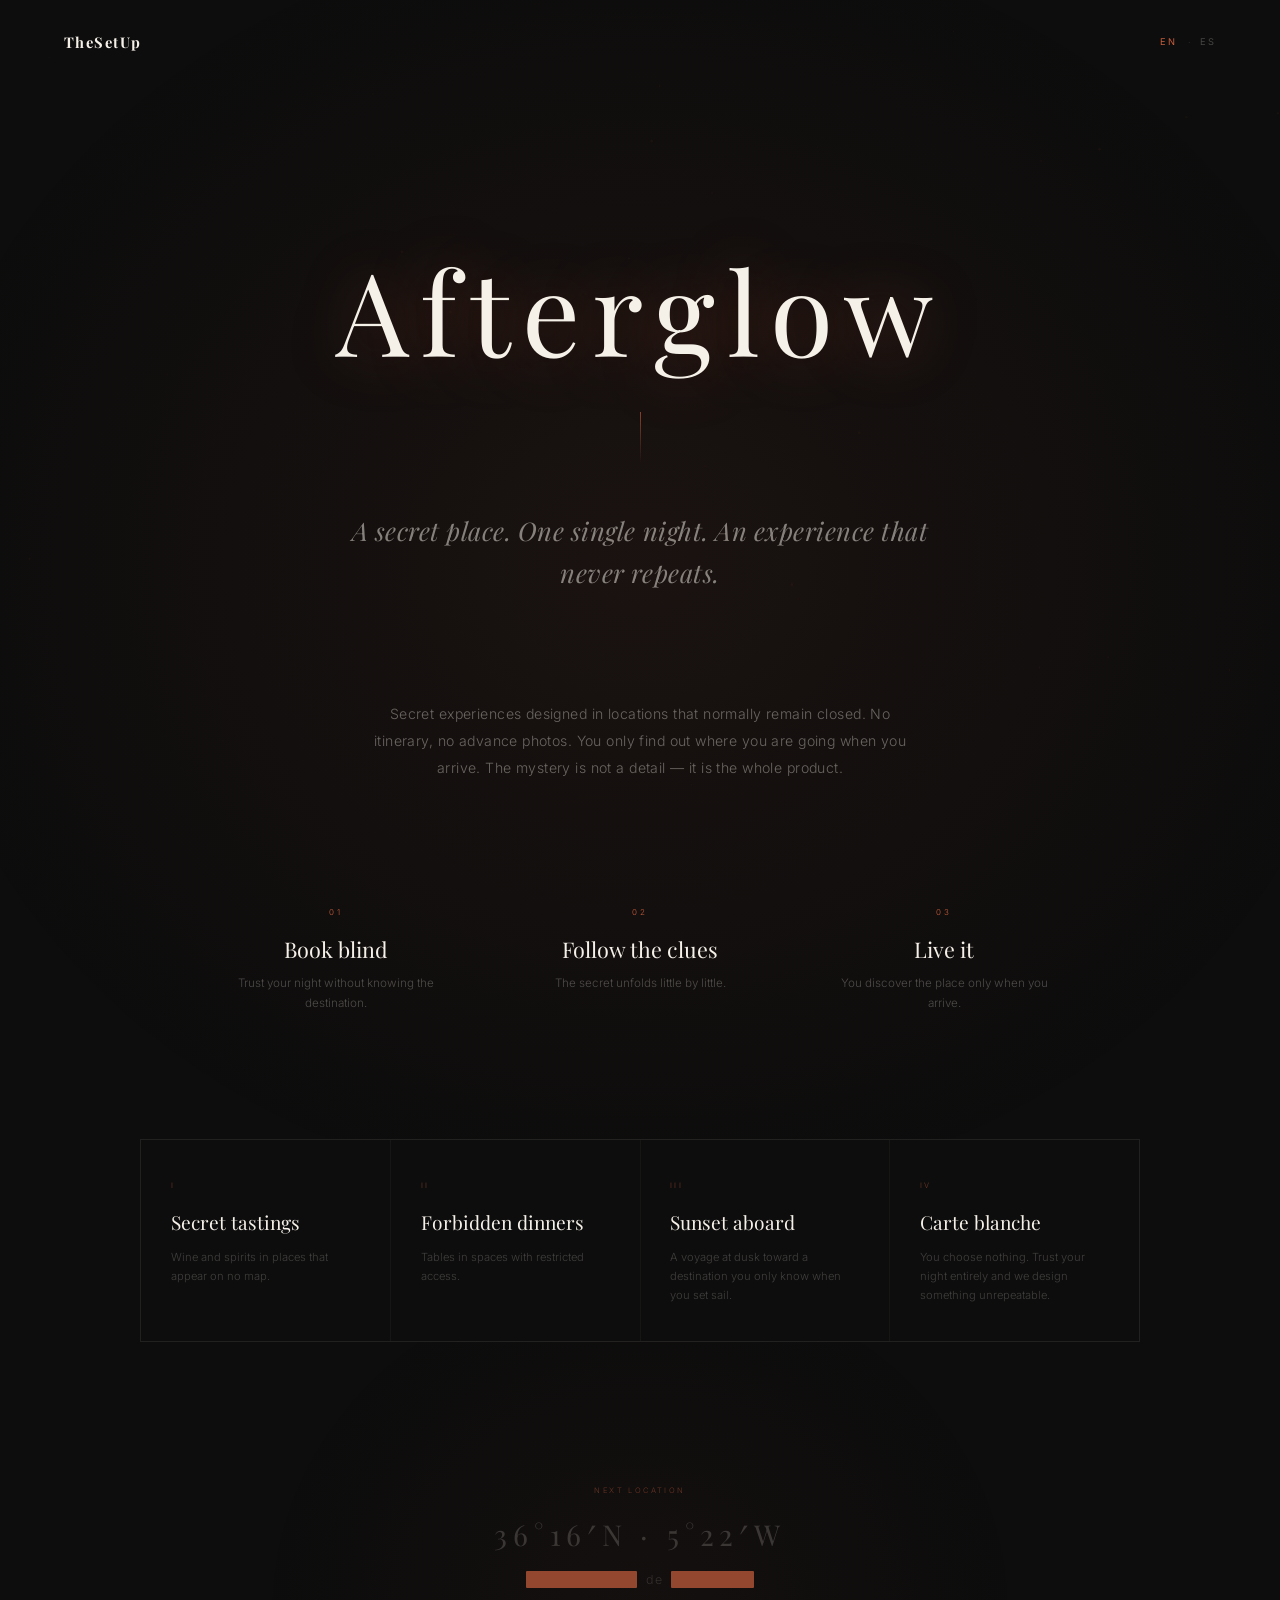
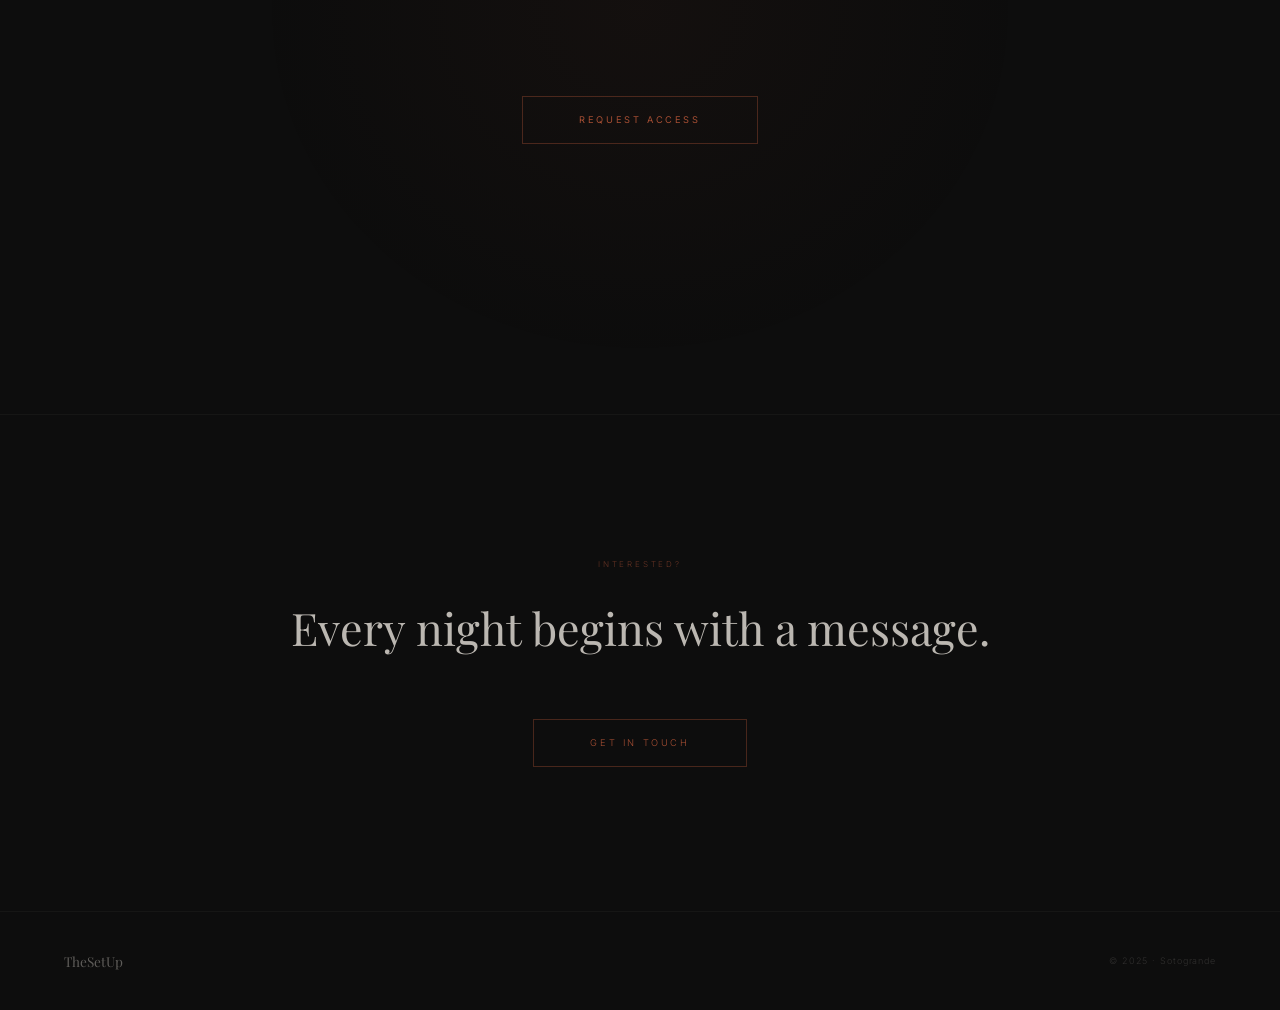
==== afterglow.html @ d4562718 "reestructurar web en paginas separadas" ====
<!DOCTYPE html>
<html lang="en">
<head>
  <meta charset="UTF-8">
  <meta name="viewport" content="width=device-width, initial-scale=1.0">
  <title>Afterglow · TheSetUp</title>
  <meta name="description" content="Afterglow — experiencias secretas en Sotogrande. TheSetUp.">
  <link rel="preconnect" href="https://fonts.googleapis.com">
  <link rel="preconnect" href="https://fonts.gstatic.com" crossorigin>
  <link href="https://fonts.googleapis.com/css2?family=Playfair+Display:ital,wght@0,400;0,700;0,900;1,400;1,700&family=Inter:wght@300;400&display=swap" rel="stylesheet">
  <link rel="stylesheet" href="styles.css">

  <style>
    /* ── AFTERGLOW PAGE ───────────────────────────────── */
    #afterglow {
      position: relative;
      padding: 28vh 5vw 30vh;
      overflow: hidden;
      text-align: center;
      isolation: isolate;
    }

    #afterglow::before {
      content: '';
      position: absolute;
      inset: 0;
      background:
        radial-gradient(ellipse 90% 50% at 50% 28%, rgba(199,93,60,.07), transparent 65%),
        radial-gradient(ellipse 55% 32% at 50% 80%, rgba(199,93,60,.04), transparent 55%);
      pointer-events: none;
      z-index: -1;
    }

    .ag-title {
      font-family: 'Playfair Display', serif;
      font-size: clamp(3.5rem, 9vw, 11rem);
      font-weight: 400;
      letter-spacing: .1em;
      line-height: 1;
      text-shadow:
        0 0 60px rgba(199,93,60,.38),
        0 0 120px rgba(199,93,60,.12);
    }

    .ag-rule {
      width: 1px;
      height: 52px;
      background: linear-gradient(to bottom, rgba(199,93,60,.65), transparent);
      margin: 2.8rem auto;
    }

    .ag-tagline {
      font-family: 'Playfair Display', serif;
      font-size: clamp(1rem, 2.2vw, 1.6rem);
      font-weight: 400;
      font-style: italic;
      color: rgba(245,240,232,.5);
      line-height: 1.65;
      max-width: 600px;
      margin: 0 auto;
      letter-spacing: .02em;
    }

    .ag-concept {
      max-width: 540px;
      margin: 12vh auto 0;
    }

    .ag-concept p {
      font-size: .88rem;
      color: rgba(245,240,232,.38);
      line-height: 1.9;
      letter-spacing: .03em;
    }

    .ag-steps {
      display: flex;
      justify-content: center;
      gap: clamp(2rem, 5vw, 5rem);
      margin: 14vh auto 0;
      max-width: 860px;
    }

    .ag-step { flex: 1; min-width: 170px; max-width: 240px; }

    .ag-step-n {
      display: block;
      font-size: .5rem;
      letter-spacing: .35em;
      color: var(--tc);
      margin-bottom: 1.1rem;
    }

    .ag-step-h {
      font-family: 'Playfair Display', serif;
      font-size: clamp(1.05rem, 1.8vw, 1.35rem);
      font-weight: 400;
      color: var(--fg);
      margin-bottom: .7rem;
    }

    .ag-step-note {
      font-size: .73rem;
      color: rgba(245,240,232,.27);
      line-height: 1.65;
    }

    .ag-modalities {
      display: grid;
      grid-template-columns: repeat(4, 1fr);
      gap: 1px;
      max-width: 1000px;
      margin: 14vh auto 0;
      background: rgba(245,240,232,.04);
      border: 1px solid rgba(245,240,232,.05);
    }

    .ag-card {
      background: var(--bg);
      padding: 2.5rem 1.8rem 2.2rem;
      cursor: pointer;
      text-align: left;
      border: 1px solid transparent;
      outline: none;
      transition: border-color .45s ease, box-shadow .45s ease, background .45s ease;
      position: relative;
    }

    .ag-card:hover,
    .ag-card:focus-visible {
      background: rgba(199,93,60,.025);
      border-color: rgba(199,93,60,.4);
      box-shadow: 0 0 28px rgba(199,93,60,.09), inset 0 0 20px rgba(199,93,60,.04);
      z-index: 1;
    }

    .ag-card.ag-selected {
      background: rgba(199,93,60,.04);
      border-color: var(--tc);
      box-shadow: 0 0 40px rgba(199,93,60,.16), inset 0 0 26px rgba(199,93,60,.06);
      z-index: 2;
    }

    .ag-card-n {
      display: block;
      font-size: .47rem;
      letter-spacing: .28em;
      color: rgba(199,93,60,.55);
      margin-bottom: 1.3rem;
    }

    .ag-card-h {
      font-family: 'Playfair Display', serif;
      font-size: clamp(.95rem, 1.5vw, 1.2rem);
      font-weight: 400;
      color: var(--fg);
      line-height: 1.2;
      margin-bottom: .9rem;
    }

    .ag-card-desc {
      font-size: .7rem;
      color: rgba(245,240,232,.22);
      line-height: 1.7;
      transition: color .35s ease;
    }

    .ag-card:hover .ag-card-desc,
    .ag-card.ag-selected .ag-card-desc { color: rgba(245,240,232,.44); }

    .ag-secret {
      margin: 16vh auto 0;
      max-width: 480px;
    }

    .ag-secret-label {
      font-size: .47rem;
      letter-spacing: .32em;
      text-transform: uppercase;
      color: rgba(199,93,60,.48);
      margin-bottom: 1.25rem;
    }

    .ag-coords {
      font-family: 'Playfair Display', serif;
      font-size: clamp(1.1rem, 2.5vw, 1.8rem);
      font-weight: 400;
      letter-spacing: .2em;
      color: rgba(245,240,232,.18);
      margin-bottom: 1.1rem;
    }

    .ag-redact-line {
      display: flex;
      justify-content: center;
      align-items: center;
      gap: .55rem;
      flex-wrap: wrap;
      font-size: .78rem;
      color: rgba(245,240,232,.14);
      letter-spacing: .06em;
    }

    .ag-redact {
      display: inline-block;
      background: rgba(199,93,60,.72);
      color: transparent;
      border-radius: 1px;
      padding: .08em .22em;
      user-select: none;
    }

    .ag-cta { margin-top: 12vh; }

    .ag-btn {
      background: none;
      border: 1px solid rgba(199,93,60,.32);
      color: rgba(199,93,60,.82);
      font-family: 'Inter', sans-serif;
      font-size: .58rem;
      font-weight: 400;
      letter-spacing: .28em;
      text-transform: uppercase;
      padding: 1.1rem 3.5rem;
      cursor: pointer;
      transition: border-color .35s ease, color .35s ease, box-shadow .35s ease;
    }

    .ag-btn:hover {
      border-color: rgba(199,93,60,.72);
      color: var(--fg);
      box-shadow: 0 0 22px rgba(199,93,60,.14);
    }

    .ag-btn:focus-visible {
      outline: 1px solid rgba(199,93,60,.5);
      outline-offset: 6px;
    }

    /* Afterglow reveal animations */
    .ag-rv {
      opacity: 0;
      transform: translateY(16px);
      transition: opacity 1.4s ease, transform 1.4s ease;
    }
    .ag-rv.on { opacity: 1; transform: translateY(0); }
    .ag-rv.d1 { transition-delay: .15s; }
    .ag-rv.d2 { transition-delay: .32s; }
    .ag-rv.d3 { transition-delay: .5s; }
    .ag-rv.d4 { transition-delay: .68s; }

    .ag-entry-rv {
      opacity: 0;
      transform: scale(.985);
      filter: blur(6px);
      transition: opacity 2.2s ease, transform 2.2s ease, filter 2s ease;
    }
    .ag-entry-rv.on { opacity: 1; transform: scale(1); filter: blur(0); }

    @media (max-width: 900px) {
      .ag-modalities { grid-template-columns: repeat(2, 1fr); }
    }

    @media (max-width: 640px) {
      #afterglow { padding: 20vh 5vw 22vh; }
      .ag-modalities { grid-template-columns: 1fr; max-width: 100%; }
      .ag-steps { flex-direction: column; align-items: center; gap: 3.5rem; }
      .ag-step { min-width: 0; max-width: 340px; width: 100%; }
    }
  </style>
</head>
<body>

<canvas id="cvs" aria-hidden="true"></canvas>

<!-- ── HEADER ──────────────────────────────────────────── -->
<header>
  <a href="index.html" class="wordmark" style="opacity:1" aria-label="TheSetUp — volver al inicio">TheSetUp</a>
  <nav class="lang" aria-label="Language / Idioma">
    <button class="lang-btn on" data-lang="en" aria-label="Switch to English" aria-pressed="true">EN</button>
    <span class="lang-sep" aria-hidden="true">·</span>
    <button class="lang-btn" data-lang="es" aria-label="Cambiar a español" aria-pressed="false">ES</button>
  </nav>
</header>

<!-- ── AFTERGLOW ────────────────────────────────────────── -->
<section id="afterglow" aria-label="Afterglow">

  <!-- 1 · Entrada -->
  <div class="ag-entry-rv" id="ag-entry">
    <h1 class="ag-title">Afterglow</h1>
    <div class="ag-rule" aria-hidden="true"></div>
    <p class="ag-tagline"
       data-en="A secret place. One single night. An experience that never repeats."
       data-es="Un lugar secreto. Una sola noche. Una experiencia que no se repite.">A secret place. One single night. An experience that never repeats.</p>
  </div>

  <!-- 2 · Concepto -->
  <div class="ag-concept ag-rv d1">
    <p data-en="Secret experiences designed in locations that normally remain closed. No itinerary, no advance photos. You only find out where you are going when you arrive. The mystery is not a detail — it is the whole product."
       data-es="Experiencias diseñadas en secreto, en lugares que normalmente permanecen cerrados. Sin itinerario, sin fotos previas. Solo sabes adónde vas cuando llegas. El misterio no es un detalle — es el producto.">Secret experiences designed in locations that normally remain closed. No itinerary, no advance photos. You only find out where you are going when you arrive. The mystery is not a detail — it is the whole product.</p>
  </div>

  <!-- 3 · Cómo funciona -->
  <div class="ag-steps">
    <div class="ag-step ag-rv d1">
      <span class="ag-step-n" aria-hidden="true">01</span>
      <h2 class="ag-step-h" data-en="Book blind" data-es="Reservas a ciegas">Book blind</h2>
      <p class="ag-step-note"
         data-en="Trust your night without knowing the destination."
         data-es="Confías tu noche sin saber el destino.">Trust your night without knowing the destination.</p>
    </div>
    <div class="ag-step ag-rv d2">
      <span class="ag-step-n" aria-hidden="true">02</span>
      <h2 class="ag-step-h" data-en="Follow the clues" data-es="Recibes pistas">Follow the clues</h2>
      <p class="ag-step-note"
         data-en="The secret unfolds little by little."
         data-es="El secreto se desvela poco a poco.">The secret unfolds little by little.</p>
    </div>
    <div class="ag-step ag-rv d3">
      <span class="ag-step-n" aria-hidden="true">03</span>
      <h2 class="ag-step-h" data-en="Live it" data-es="Lo vives">Live it</h2>
      <p class="ag-step-note"
         data-en="You discover the place only when you arrive."
         data-es="Descubres el lugar solo al llegar.">You discover the place only when you arrive.</p>
    </div>
  </div>

  <!-- 4 · Modalidades -->
  <div class="ag-modalities ag-rv d2" role="group" aria-label="Afterglow modalities">
    <article class="ag-card" tabindex="0"
             data-modality-en="Secret tastings" data-modality-es="Catas secretas">
      <span class="ag-card-n" aria-hidden="true">I</span>
      <h3 class="ag-card-h" data-en="Secret tastings" data-es="Catas secretas">Secret tastings</h3>
      <p class="ag-card-desc"
         data-en="Wine and spirits in places that appear on no map."
         data-es="Vino y destilados en lugares que no aparecen en ningún mapa.">Wine and spirits in places that appear on no map.</p>
    </article>
    <article class="ag-card" tabindex="0"
             data-modality-en="Forbidden dinners" data-modality-es="Cenas prohibidas">
      <span class="ag-card-n" aria-hidden="true">II</span>
      <h3 class="ag-card-h" data-en="Forbidden dinners" data-es="Cenas prohibidas">Forbidden dinners</h3>
      <p class="ag-card-desc"
         data-en="Tables in spaces with restricted access."
         data-es="Mesas en espacios de acceso restringido.">Tables in spaces with restricted access.</p>
    </article>
    <article class="ag-card" tabindex="0"
             data-modality-en="Sunset aboard" data-modality-es="Sunset a bordo">
      <span class="ag-card-n" aria-hidden="true">III</span>
      <h3 class="ag-card-h" data-en="Sunset aboard" data-es="Sunset a bordo">Sunset aboard</h3>
      <p class="ag-card-desc"
         data-en="A voyage at dusk toward a destination you only know when you set sail."
         data-es="Una travesía al atardecer hacia un destino que solo conoces al zarpar.">A voyage at dusk toward a destination you only know when you set sail.</p>
    </article>
    <article class="ag-card" tabindex="0"
             data-modality-en="Carte blanche" data-modality-es="Carta blanca">
      <span class="ag-card-n" aria-hidden="true">IV</span>
      <h3 class="ag-card-h" data-en="Carte blanche" data-es="Carta blanca">Carte blanche</h3>
      <p class="ag-card-desc"
         data-en="You choose nothing. Trust your night entirely and we design something unrepeatable."
         data-es="No eliges formato; confías tu noche por completo y diseñamos algo irrepetible.">You choose nothing. Trust your night entirely and we design something unrepeatable.</p>
    </article>
  </div>

  <!-- 5 · Localización censurada -->
  <div class="ag-secret ag-rv d3">
    <p class="ag-secret-label"
       data-en="Next location"
       data-es="Próxima localización">Next location</p>
    <p class="ag-coords" aria-label="Hidden coordinates">36°16′N · 5°22′W</p>
    <p class="ag-redact-line" aria-hidden="true">
      <span class="ag-redact">███████████</span>
      <span>de</span>
      <span class="ag-redact">████████</span>
    </p>
  </div>

  <!-- 6 · CTA -->
  <div class="ag-cta ag-rv d4">
    <button class="ag-btn" id="ag-access-btn"
            data-en="Request access"
            data-es="Solicita acceso">Request access</button>
  </div>

</section>

<!-- ── CONTACT CTA ──────────────────────────────────────── -->
<section class="contact-cta" aria-label="Contacto">
  <span class="cta-eyebrow"
        data-en="Interested?"
        data-es="¿Interesado?">Interested?</span>
  <p class="cta-h rv"
     data-en="Every night begins with a message."
     data-es="Cada noche empieza con un mensaje.">Every night begins with a message.</p>
  <a href="index.html#contact" class="cta-btn rv d1"
     data-en="Get in touch"
     data-es="Escríbenos">Get in touch</a>
</section>

<!-- ── FOOTER ──────────────────────────────────────────── -->
<footer>
  <a href="index.html" class="ft-w" style="text-decoration:none">TheSetUp</a>
  <span class="ft-c">© 2025 · Sotogrande</span>
</footer>


<script>
'use strict';

/* ══ LANGUAGE ══════════════════════════════════════════ */
const LANGS = ['en', 'es'];
let lang = localStorage.getItem('tsu-lang') || 'en';
if (!LANGS.includes(lang)) lang = 'en';

function applyLang(l) {
  lang = l;
  document.documentElement.lang = l;
  localStorage.setItem('tsu-lang', l);
  document.querySelectorAll('[data-en]').forEach(el => { el.textContent = el.dataset[l]; });
  document.querySelectorAll('.lang-btn').forEach(btn => {
    const active = btn.dataset.lang === l;
    btn.classList.toggle('on', active);
    btn.setAttribute('aria-pressed', active.toString());
  });
}

applyLang(lang);
document.querySelectorAll('.lang-btn').forEach(btn => {
  btn.addEventListener('click', () => applyLang(btn.dataset.lang));
});

/* ══ PARTICLES ══════════════════════════════════════════ */
(function particles() {
  if (window.matchMedia('(prefers-reduced-motion: reduce)').matches) return;
  const cvs = document.getElementById('cvs');
  const ctx = cvs.getContext('2d');
  const mob = window.innerWidth < 640;
  const N   = mob ? 20 : 55;
  const CD  = 100;
  let W, H, sp = 0, pmx = null, pmy = null;
  const pts = [];

  function resize() { W = cvs.width = window.innerWidth; H = cvs.height = window.innerHeight; }
  resize();
  window.addEventListener('resize', resize, { passive: true });
  document.addEventListener('mousemove', e => { pmx = e.clientX; pmy = e.clientY; }, { passive: true });

  for (let i = 0; i < N; i++) {
    const vx = (Math.random() - .5) * .22, vy = (Math.random() - .5) * .22;
    pts.push({ x: Math.random()*W, y: Math.random()*H, r: Math.random()*1.3+.3,
               vx, vy, bvx: vx, bvy: vy, maxA: Math.random()*.35+.05, a: 0 });
  }

  function frame() {
    ctx.clearRect(0, 0, W, H);
    for (const p of pts) {
      if (pmx !== null) {
        const dx = pmx-p.x, dy = pmy-p.y, d2 = dx*dx+dy*dy;
        if (d2 < 12100) { const f=(1-Math.sqrt(d2)/110)*.0032; p.vx-=dx*f; p.vy-=dy*f; }
      }
      p.vx += (p.bvx-p.vx)*.04; p.vy += (p.bvy-p.vy)*.04;
      p.x += p.vx; p.y += p.vy;
      if (p.x < 0) p.x = W; else if (p.x > W) p.x = 0;
      if (p.y < 0) p.y = H; else if (p.y > H) p.y = 0;
      const tgt = p.maxA * Math.max(.08, sp * 1.6);
      p.a += (Math.min(tgt, p.maxA) - p.a) * .02;
      ctx.beginPath(); ctx.arc(p.x, p.y, p.r, 0, 6.2832);
      ctx.fillStyle = `rgba(199,93,60,${p.a})`; ctx.fill();
    }
    if (!mob) {
      for (let i = 0; i < pts.length; i++) for (let j = i+1; j < pts.length; j++) {
        const dx=pts[i].x-pts[j].x, dy=pts[i].y-pts[j].y, d=Math.sqrt(dx*dx+dy*dy);
        if (d < CD) {
          const a = (1-d/CD)*.07*sp;
          if (a < .003) continue;
          ctx.beginPath(); ctx.moveTo(pts[i].x, pts[i].y); ctx.lineTo(pts[j].x, pts[j].y);
          ctx.strokeStyle = `rgba(199,93,60,${a})`; ctx.lineWidth = .4; ctx.stroke();
        }
      }
    }
    requestAnimationFrame(frame);
  }
  frame();
  window._pScroll = v => { sp = v; };
})();

/* ══ SCROLL ════════════════════════════════════════════ */
let raf = false;
function onScroll() {
  if (raf) return; raf = true;
  requestAnimationFrame(() => {
    const maxH = document.documentElement.scrollHeight - window.innerHeight;
    const prog = maxH > 0 ? Math.min(window.scrollY / maxH, 1) : 0;
    document.documentElement.style.setProperty('--s', prog);
    const w = Math.round(prog * 9);
    document.body.style.backgroundColor = `rgb(${13+w},${13+Math.round(w*.45)},13)`;
    if (window._pScroll) window._pScroll(prog);
    raf = false;
  });
}
window.addEventListener('scroll', onScroll, { passive: true });
onScroll();

/* ══ SCROLL REVEAL ════════════════════════════════════ */
const reduced = window.matchMedia('(prefers-reduced-motion: reduce)').matches;
const agEntry = document.getElementById('ag-entry');
const agRvEls = document.querySelectorAll('.ag-rv');

if (reduced) {
  if (agEntry) agEntry.classList.add('on');
  agRvEls.forEach(el => el.classList.add('on'));
  document.querySelectorAll('.rv').forEach(el => el.classList.add('on'));
} else {
  const agObs = new IntersectionObserver(entries => {
    entries.forEach(e => { if (e.isIntersecting) { e.target.classList.add('on'); agObs.unobserve(e.target); } });
  }, { threshold: .08 });
  if (agEntry) agObs.observe(agEntry);
  agRvEls.forEach(el => agObs.observe(el));

  const obs = new IntersectionObserver(entries => {
    entries.forEach(e => { if (e.isIntersecting) { e.target.classList.add('on'); obs.unobserve(e.target); } });
  }, { threshold: .1 });
  document.querySelectorAll('.rv').forEach(el => obs.observe(el));
}

/* ══ CARD SELECTION ═══════════════════════════════════ */
let sel = null;
document.querySelectorAll('.ag-card').forEach(card => {
  const toggle = () => {
    if (sel === card) {
      card.classList.remove('ag-selected'); card.removeAttribute('aria-pressed'); sel = null;
    } else {
      if (sel) { sel.classList.remove('ag-selected'); sel.removeAttribute('aria-pressed'); }
      card.classList.add('ag-selected'); card.setAttribute('aria-pressed', 'true'); sel = card;
    }
  };
  card.addEventListener('click', toggle);
  card.addEventListener('keydown', e => { if (e.key === 'Enter' || e.key === ' ') { e.preventDefault(); toggle(); } });
});

/* ══ CTA → Contact (home) ════════════════════════════ */
const agBtn = document.getElementById('ag-access-btn');
if (agBtn) {
  agBtn.addEventListener('click', () => {
    let href = 'index.html#contact';
    if (sel) {
      const l  = document.documentElement.lang || 'en';
      const mn = l === 'es' ? sel.dataset.modalityEs : sel.dataset.modalityEn;
      if (mn) href += '?m=' + encodeURIComponent(mn);
    }
    window.location.href = href;
  });
}
</script>
</body>
</html>
---- styles.css ----
/* ═══════════════════════════════════════════════════════════
   THESETUP · Shared stylesheet
   ═══════════════════════════════════════════════════════════ */

/* ── RESET ─────────────────────────────────────────────── */
*, *::before, *::after { box-sizing: border-box; margin: 0; padding: 0; }

:root {
  --bg: #0d0d0d;
  --fg: #f5f0e8;
  --tc: #C75D3C;
  --s:  0;
}

html { scroll-behavior: smooth; }

body {
  background: var(--bg);
  color: var(--fg);
  font-family: 'Inter', sans-serif;
  font-weight: 300;
  overflow-x: hidden;
  -webkit-font-smoothing: antialiased;
  -moz-osx-font-smoothing: grayscale;
}

/* Scroll-reactive centre glow */
body::after {
  content: '';
  position: fixed;
  inset: 0;
  background: radial-gradient(
    ellipse 70% 55% at 50% 50%,
    rgba(199,93,60,calc(var(--s) * .075)) 0%,
    transparent 70%
  );
  pointer-events: none;
  z-index: 0;
}

/* ── PARTICLES CANVAS ──────────────────────────────────── */
#cvs {
  position: fixed;
  inset: 0;
  pointer-events: none;
  z-index: 0;
}

/* ── HEADER ────────────────────────────────────────────── */
header {
  position: fixed;
  top: 0; left: 0; right: 0;
  z-index: 500;
  display: flex;
  justify-content: space-between;
  align-items: center;
  padding: 2rem 5vw;
}

.wordmark {
  font-family: 'Playfair Display', serif;
  font-size: .92rem;
  font-weight: 700;
  letter-spacing: .1em;
  color: var(--fg);
  text-decoration: none;
  transition: opacity .7s ease;
}

/* Language selector */
.lang {
  display: flex;
  align-items: center;
  gap: .65rem;
}

.lang-sep {
  font-size: .55rem;
  color: rgba(245,240,232,.18);
  user-select: none;
}

.lang-btn {
  background: none;
  border: none;
  font-family: 'Inter', sans-serif;
  font-size: .58rem;
  font-weight: 400;
  letter-spacing: .22em;
  text-transform: uppercase;
  color: rgba(245,240,232,.25);
  cursor: pointer;
  padding: 0;
  line-height: 1;
  transition: color .35s ease;
}

.lang-btn.on  { color: var(--tc); }
.lang-btn:hover:not(.on) { color: rgba(245,240,232,.55); }

/* ── SECTIONS ──────────────────────────────────────────── */
section { position: relative; z-index: 1; }

/* ── SOTOGRANDE ────────────────────────────────────────── */
#sotogrande {
  padding: 22vh 5vw 22vh;
  text-align: center;
}

.soto-phrase {
  font-family: 'Playfair Display', serif;
  font-size: clamp(1.5rem, 2.8vw, 3rem);
  font-weight: 400;
  font-style: italic;
  color: rgba(245,240,232,.7);
  line-height: 1.45;
  max-width: 680px;
  margin: 0 auto;
}

/* ── CONTACT (home) ────────────────────────────────────── */
#contact {
  padding: 18vh 5vw 22vh;
}

.contact-h {
  font-family: 'Playfair Display', serif;
  font-size: clamp(2.8rem, 5.5vw, 7rem);
  font-weight: 400;
  margin-bottom: 7rem;
  letter-spacing: .02em;
}

.cform { max-width: 520px; }
.fg { margin-bottom: 3rem; }

.fg label {
  display: block;
  font-size: .56rem;
  letter-spacing: .22em;
  text-transform: uppercase;
  color: rgba(245,240,232,.28);
  margin-bottom: .7rem;
  transition: color .3s ease;
}

.fg:focus-within label { color: var(--tc); }

.fg input,
.fg textarea {
  width: 100%;
  background: none;
  border: none;
  border-bottom: 1px solid rgba(245,240,232,.1);
  padding: .7rem 0;
  color: var(--fg);
  font-family: 'Inter', sans-serif;
  font-size: .95rem;
  font-weight: 300;
  outline: none;
  transition: border-color .3s ease;
  cursor: text;
}

.fg input:focus,
.fg textarea:focus   { border-bottom-color: var(--tc); }
.fg textarea         { resize: none; height: 100px; }

.fg input:focus-visible,
.fg textarea:focus-visible { outline: 1px solid rgba(199,93,60,.4); outline-offset: 4px; }

.send-btn {
  background: none;
  border: none;
  border-bottom: 1px solid rgba(199,93,60,.55);
  color: rgba(199,93,60,.8);
  font-family: 'Inter', sans-serif;
  font-size: .6rem;
  font-weight: 400;
  letter-spacing: .28em;
  text-transform: uppercase;
  padding: .5rem 0;
  cursor: pointer;
  transition: color .3s ease, border-color .3s ease;
}

.send-btn:hover { color: var(--fg); border-color: rgba(245,240,232,.4); }

.send-btn:focus-visible {
  outline: 1px solid rgba(199,93,60,.5);
  outline-offset: 6px;
}

#form-msg {
  margin-top: 1.75rem;
  font-size: .72rem;
  letter-spacing: .06em;
  color: var(--tc);
  opacity: 0;
  transition: opacity .45s ease;
  height: 1em;
}

.contact-info {
  display: flex;
  flex-wrap: wrap;
  gap: 2.5rem 5rem;
  margin-top: 7rem;
  padding-top: 3.5rem;
  border-top: 1px solid rgba(245,240,232,.05);
}

.ci {
  display: flex;
  flex-direction: column;
  gap: .45rem;
}

.ci-label {
  font-size: .52rem;
  letter-spacing: .32em;
  text-transform: uppercase;
  color: rgba(199,93,60,.7);
}

.ci-val {
  font-size: .85rem;
  color: rgba(245,240,232,.42);
}

/* ── CONTACT CTA (sub-pages) ───────────────────────────── */
.contact-cta {
  padding: 16vh 5vw;
  text-align: center;
  border-top: 1px solid rgba(245,240,232,.04);
  position: relative;
  z-index: 1;
}

.cta-eyebrow {
  font-size: .5rem;
  letter-spacing: .35em;
  text-transform: uppercase;
  color: rgba(199,93,60,.48);
  display: block;
  margin-bottom: 2rem;
}

.cta-h {
  font-family: 'Playfair Display', serif;
  font-size: clamp(1.8rem, 3.5vw, 4rem);
  font-weight: 400;
  margin-bottom: 4rem;
  line-height: 1.2;
  color: rgba(245,240,232,.75);
}

.cta-btn {
  display: inline-block;
  border: 1px solid rgba(199,93,60,.32);
  color: rgba(199,93,60,.82);
  font-family: 'Inter', sans-serif;
  font-size: .58rem;
  letter-spacing: .28em;
  text-transform: uppercase;
  padding: 1.1rem 3.5rem;
  text-decoration: none;
  transition: border-color .35s ease, color .35s ease, box-shadow .35s ease;
}

.cta-btn:hover {
  border-color: rgba(199,93,60,.72);
  color: var(--fg);
  box-shadow: 0 0 22px rgba(199,93,60,.14);
}

.cta-btn:focus-visible {
  outline: 1px solid rgba(199,93,60,.5);
  outline-offset: 6px;
}

/* ── SERVICE BLOCKS (corporativo / prebodas / daylight) ── */
.srv-blocks {
  display: grid;
  grid-template-columns: repeat(3, 1fr);
  gap: 1px;
  background: rgba(245,240,232,.04);
  border-top: 1px solid rgba(245,240,232,.04);
  border-bottom: 1px solid rgba(245,240,232,.04);
}

.srv-block {
  padding: clamp(2.5rem, 4vw, 4rem) clamp(1.5rem, 3vw, 2.5rem);
  background: var(--bg);
}

.srv-n {
  display: block;
  font-size: .47rem;
  letter-spacing: .32em;
  color: rgba(199,93,60,.5);
  margin-bottom: 1.4rem;
}

.srv-h {
  font-family: 'Playfair Display', serif;
  font-size: clamp(1rem, 1.8vw, 1.35rem);
  font-weight: 400;
  color: var(--fg);
  margin-bottom: .9rem;
  line-height: 1.2;
}

.srv-desc {
  font-size: .76rem;
  color: rgba(245,240,232,.3);
  line-height: 1.85;
}

/* ── FOOTER ────────────────────────────────────────────── */
footer {
  position: relative;
  z-index: 1;
  padding: 2.5rem 5vw;
  border-top: 1px solid rgba(245,240,232,.04);
  display: flex;
  justify-content: space-between;
  align-items: center;
}

.ft-w { font-family: 'Playfair Display', serif; font-size: .85rem; font-weight: 400; color: rgba(245,240,232,.35); }
.ft-c { font-size: .56rem; letter-spacing: .1em; color: rgba(245,240,232,.15); }

/* ── SCROLL REVEAL ─────────────────────────────────────── */
.rv {
  opacity: 0;
  transform: translateY(14px);
  transition: opacity 1.2s ease, transform 1.2s ease;
}

.rv.on { opacity: 1; transform: translateY(0); }
.rv.d1  { transition-delay: .1s; }
.rv.d2  { transition-delay: .22s; }
.rv.d3  { transition-delay: .34s; }
.rv.d4  { transition-delay: .46s; }

/* ── KEYFRAMES ─────────────────────────────────────────── */
@keyframes fadeIn {
  from { opacity: 0; }
  to   { opacity: 1; }
}

@keyframes pulse {
  0%,100% { opacity: .2; }
  50%      { opacity: .85; }
}

/* ── PREFERS-REDUCED-MOTION ────────────────────────────── */
@media (prefers-reduced-motion: reduce) {
  *, *::before, *::after {
    animation-duration: .01ms !important;
    animation-delay:    .01ms !important;
    transition-duration:.01ms !important;
  }
  .rv, .ag-rv, .ag-entry-rv {
    opacity: 1 !important;
    transform: none !important;
    filter: none !important;
  }
  .hero-title, .hero-rule, .hero-sub, .scroll-cue { opacity: 1 !important; }
  .wordmark { opacity: 1 !important; }
  .door-img img { filter: grayscale(30%) brightness(.65) !important; }
  #cvs { display: none; }
}

/* ── RESPONSIVE ────────────────────────────────────────── */
@media (max-width: 900px) {
  .srv-blocks { grid-template-columns: 1fr; }
}

@media (max-width: 640px) {
  header { padding: 1.5rem 5vw; }
  footer { flex-direction: column; gap: .8rem; text-align: center; }
  .contact-info { gap: 2rem 3rem; }
}
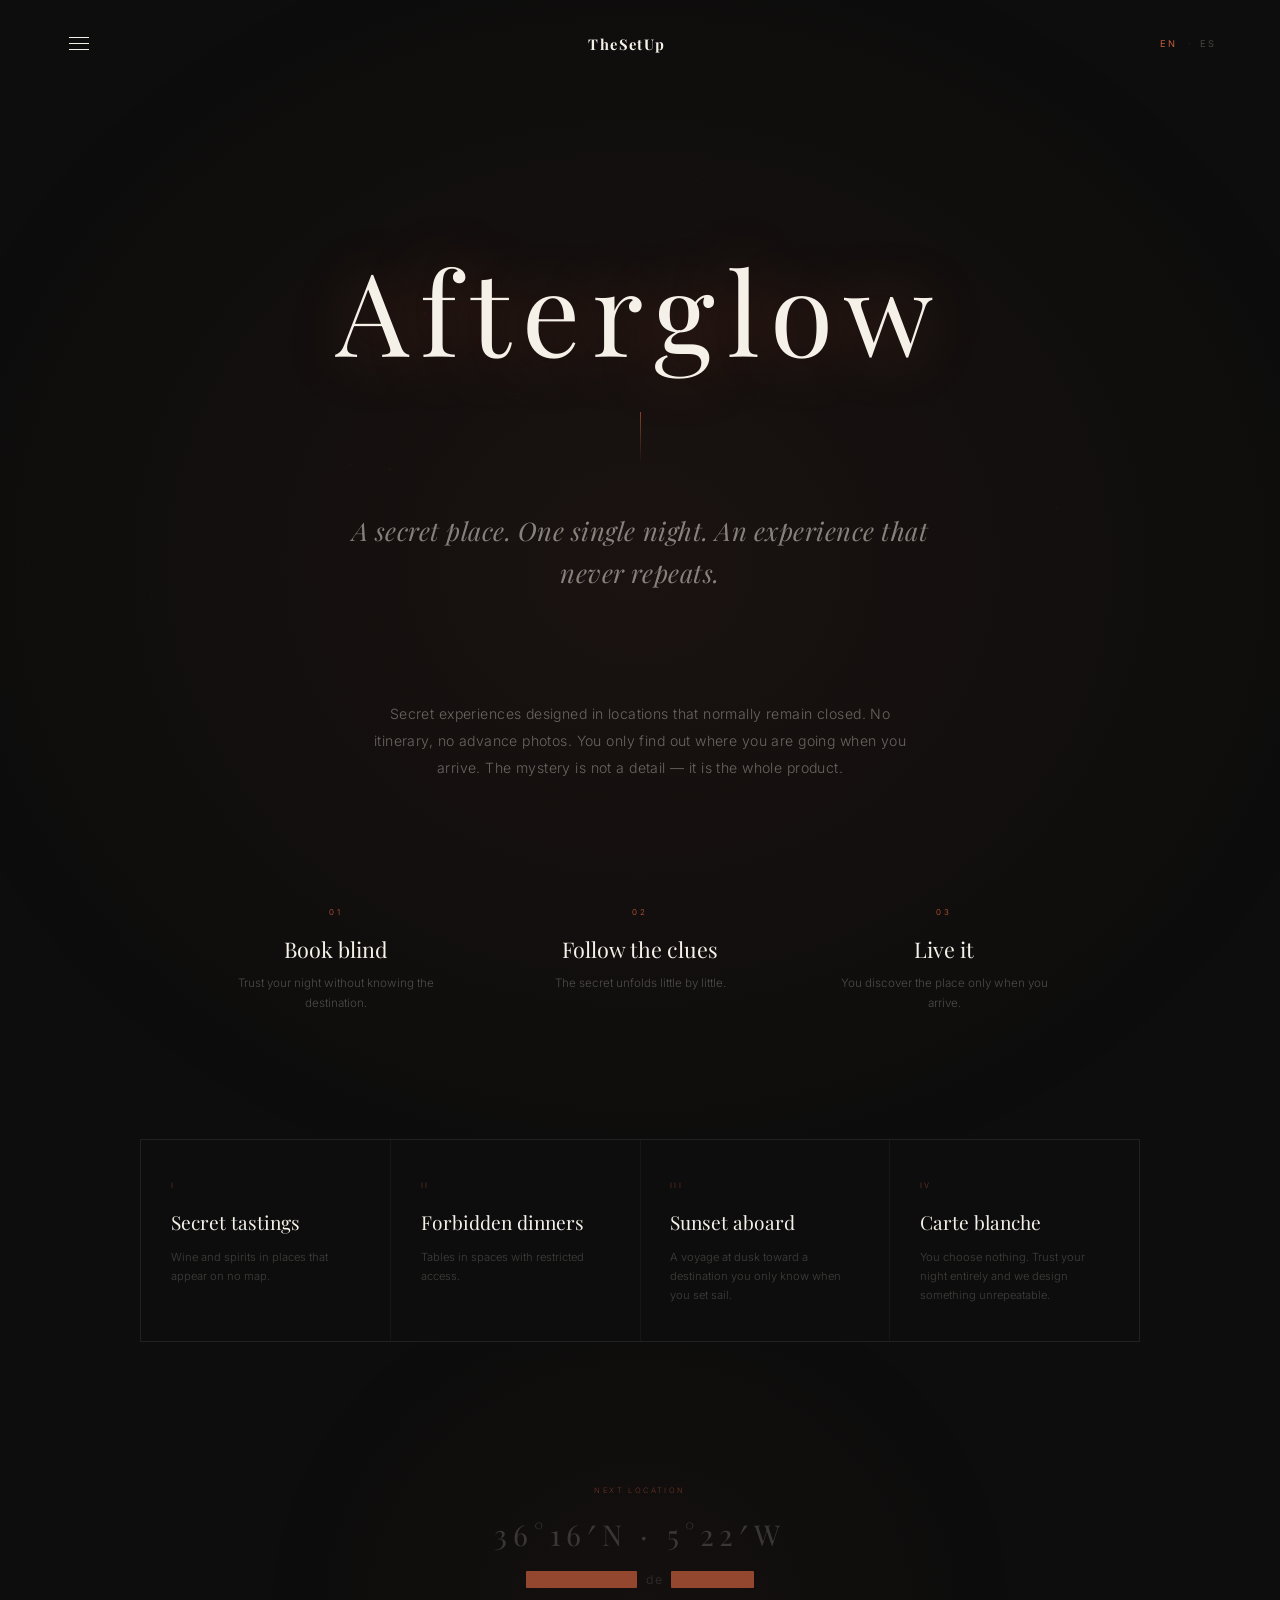
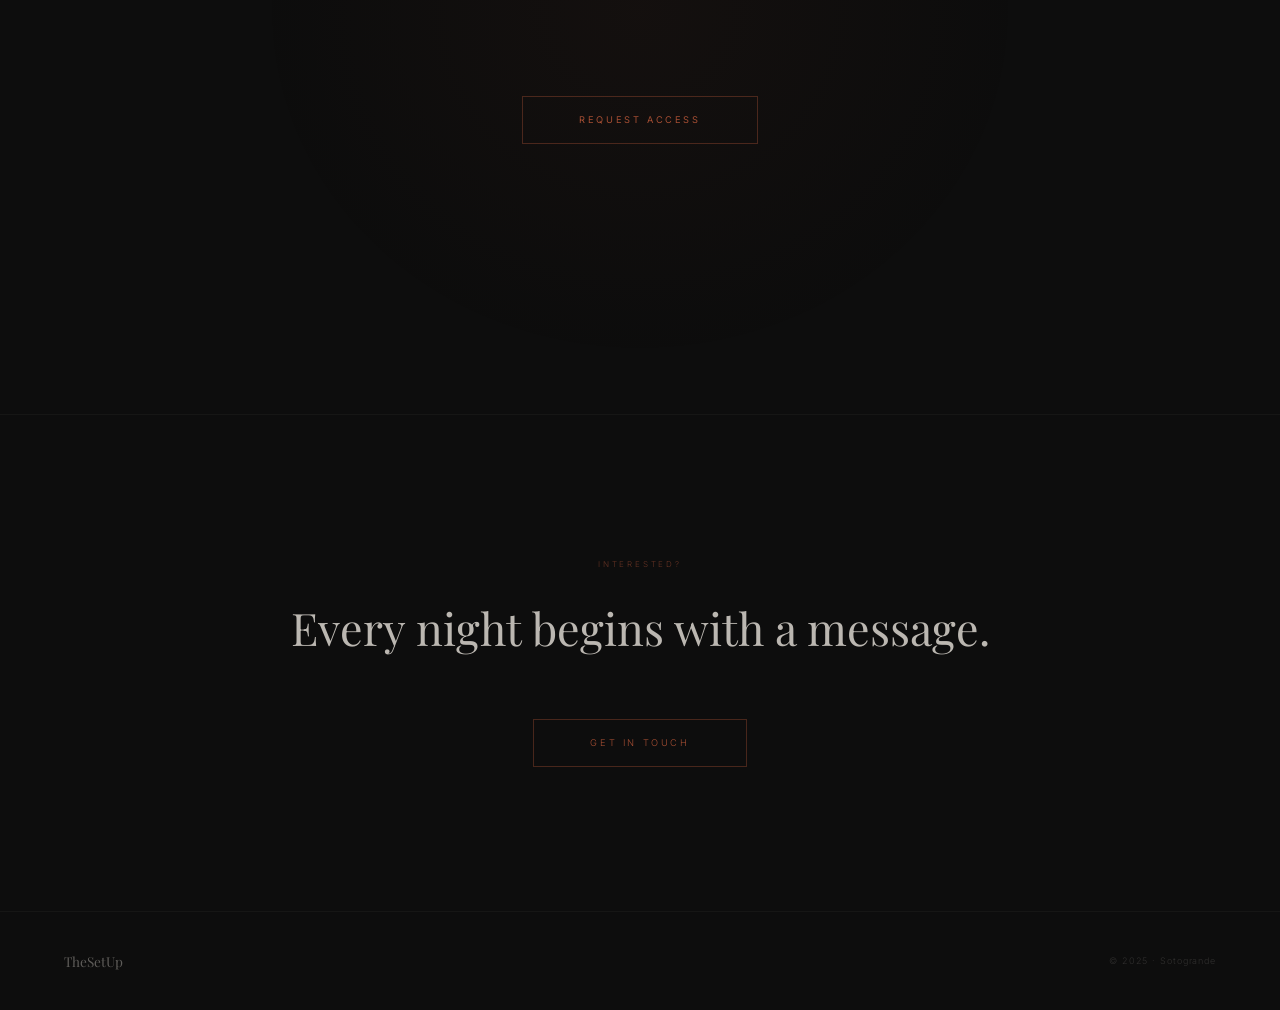
==== commit b08602f1: "anadir menu lateral a todas las paginas" ====
--- a/afterglow.html
+++ b/afterglow.html
@@ -275,6 +275,11 @@
 
 <!-- ── HEADER ──────────────────────────────────────────── -->
 <header>
+  <button class="nav-toggle" id="navToggle" aria-label="Menu" aria-expanded="false" aria-controls="sideNav">
+    <span class="burger-bar"></span>
+    <span class="burger-bar"></span>
+    <span class="burger-bar"></span>
+  </button>
   <a href="index.html" class="wordmark" style="opacity:1" aria-label="TheSetUp — volver al inicio">TheSetUp</a>
   <nav class="lang" aria-label="Language / Idioma">
     <button class="lang-btn on" data-lang="en" aria-label="Switch to English" aria-pressed="true">EN</button>
@@ -282,6 +287,48 @@
     <button class="lang-btn" data-lang="es" aria-label="Cambiar a español" aria-pressed="false">ES</button>
   </nav>
 </header>
+
+<!-- ── NAV SCRIM + SIDE PANEL ──────────────────────────── -->
+<div class="nav-scrim" id="navScrim" aria-hidden="true"></div>
+<nav class="side-nav" id="sideNav" aria-label="Main navigation" aria-hidden="true">
+  <ul class="snav-list">
+    <li class="snav-item">
+      <a href="corporativo.html" class="snav-link">
+        <span class="snav-n" aria-hidden="true">01</span>
+        <span class="snav-title" data-en="Corporate" data-es="Corporativo">Corporate</span>
+      </a>
+    </li>
+    <li class="snav-item">
+      <a href="prebodas.html" class="snav-link">
+        <span class="snav-n" aria-hidden="true">02</span>
+        <span class="snav-title" data-en="Pre-wedding" data-es="Pre bodas">Pre-wedding</span>
+      </a>
+    </li>
+    <li class="snav-item">
+      <a href="daylight.html" class="snav-link">
+        <span class="snav-n" aria-hidden="true">03</span>
+        <span class="snav-title">Daylight</span>
+      </a>
+    </li>
+    <li class="snav-item">
+      <a href="afterglow.html" class="snav-link">
+        <span class="snav-n" aria-hidden="true">04</span>
+        <span class="snav-title">Afterglow</span>
+      </a>
+    </li>
+    <li class="snav-item">
+      <a href="galeria.html" class="snav-link">
+        <span class="snav-n" aria-hidden="true">05</span>
+        <span class="snav-title" data-en="Gallery" data-es="Galería">Gallery</span>
+      </a>
+    </li>
+  </ul>
+  <div class="snav-footer">
+    <a href="index.html" class="snav-foot-link" data-en="Home" data-es="Inicio">Home</a>
+    <span class="snav-foot-sep" aria-hidden="true">·</span>
+    <a href="index.html#contact" class="snav-foot-link" data-en="Contact" data-es="Contacto">Contact</a>
+  </div>
+</nav>
 
 <!-- ── AFTERGLOW ────────────────────────────────────────── -->
 <section id="afterglow" aria-label="Afterglow">
@@ -551,6 +598,34 @@
     window.location.href = href;
   });
 }
+
+/* ══ SIDE NAV ══════════════════════════════════════════ */
+(function() {
+  const toggle = document.getElementById('navToggle');
+  const panel  = document.getElementById('sideNav');
+  const scrim  = document.getElementById('navScrim');
+  let navOpen  = false;
+
+  function openNav() {
+    navOpen = true;
+    panel.classList.add('open');
+    scrim.classList.add('open');
+    toggle.setAttribute('aria-expanded', 'true');
+    panel.setAttribute('aria-hidden', 'false');
+    document.body.style.overflow = 'hidden';
+  }
+  function closeNav() {
+    navOpen = false;
+    panel.classList.remove('open');
+    scrim.classList.remove('open');
+    toggle.setAttribute('aria-expanded', 'false');
+    panel.setAttribute('aria-hidden', 'true');
+    document.body.style.overflow = '';
+  }
+  toggle.addEventListener('click', () => navOpen ? closeNav() : openNav());
+  scrim.addEventListener('click', closeNav);
+  document.addEventListener('keydown', e => { if (e.key === 'Escape' && navOpen) closeNav(); });
+})();
 </script>
 </body>
 </html>
--- a/styles.css
+++ b/styles.css
@@ -50,7 +50,7 @@
 header {
   position: fixed;
   top: 0; left: 0; right: 0;
-  z-index: 500;
+  z-index: 900;
   display: flex;
   justify-content: space-between;
   align-items: center;
@@ -362,6 +362,7 @@
     animation-delay:    .01ms !important;
     transition-duration:.01ms !important;
   }
+  .side-nav, .nav-scrim, .burger-bar, .snav-link { transition-duration: .01ms !important; }
   .rv, .ag-rv, .ag-entry-rv {
     opacity: 1 !important;
     transform: none !important;
@@ -373,6 +374,140 @@
   #cvs { display: none; }
 }
 
+/* ── NAV TOGGLE (hamburger / X) ───────────────────────── */
+.nav-toggle {
+  background: none;
+  border: none;
+  cursor: pointer;
+  padding: 5px;
+  display: flex;
+  flex-direction: column;
+  align-items: flex-start;
+  justify-content: center;
+  gap: 5px;
+  flex-shrink: 0;
+}
+
+.burger-bar {
+  display: block;
+  width: 20px;
+  height: 1px;
+  background: #f5f0e8;
+  transition: transform .35s ease, opacity .35s ease;
+  transform-origin: center;
+}
+
+.nav-toggle[aria-expanded="true"] .burger-bar:nth-child(1) {
+  transform: translateY(6px) rotate(45deg);
+}
+.nav-toggle[aria-expanded="true"] .burger-bar:nth-child(2) {
+  opacity: 0;
+  transform: scaleX(0);
+}
+.nav-toggle[aria-expanded="true"] .burger-bar:nth-child(3) {
+  transform: translateY(-6px) rotate(-45deg);
+}
+
+/* ── NAV SCRIM ─────────────────────────────────────────── */
+.nav-scrim {
+  position: fixed;
+  inset: 0;
+  background: rgba(0,0,0,.55);
+  opacity: 0;
+  pointer-events: none;
+  z-index: 700;
+  transition: opacity .45s ease;
+}
+.nav-scrim.open { opacity: 1; pointer-events: auto; }
+
+/* ── SIDE NAV PANEL ────────────────────────────────────── */
+.side-nav {
+  position: fixed;
+  top: 0; left: 0;
+  height: 100%;
+  width: 300px;
+  max-width: 85vw;
+  background: #0d0d0d;
+  border-right: 1px solid rgba(199,93,60,.18);
+  z-index: 800;
+  transform: translateX(-100%);
+  transition: transform .45s ease;
+  display: flex;
+  flex-direction: column;
+  padding: 6.5rem 0 3rem;
+  overflow-y: auto;
+}
+.side-nav.open { transform: translateX(0); }
+
+.snav-list { list-style: none; flex: 1; }
+
+.snav-item { border-top: 1px solid rgba(245,240,232,.06); }
+.snav-item:last-child { border-bottom: 1px solid rgba(245,240,232,.06); }
+
+.snav-link {
+  display: flex;
+  align-items: center;
+  gap: 1.2rem;
+  padding: 1.25rem 2.2rem;
+  text-decoration: none;
+  transition: transform .35s ease;
+}
+.snav-link:hover,
+.snav-link:focus-visible { transform: translateX(6px); }
+.snav-link:focus-visible {
+  outline: 1px solid rgba(199,93,60,.25);
+  outline-offset: -2px;
+}
+
+.snav-n {
+  font-family: 'Inter', sans-serif;
+  font-size: .46rem;
+  letter-spacing: .22em;
+  color: rgba(245,240,232,.22);
+  flex-shrink: 0;
+  transition: color .35s ease;
+}
+
+.snav-title {
+  font-family: 'Playfair Display', serif;
+  font-size: 1.1rem;
+  font-weight: 400;
+  color: var(--fg);
+  letter-spacing: .02em;
+  transition: color .35s ease;
+}
+
+.snav-link:hover .snav-n,
+.snav-link:focus-visible .snav-n,
+.snav-link:hover .snav-title,
+.snav-link:focus-visible .snav-title { color: var(--tc); }
+
+.snav-footer {
+  padding: 2rem 2.2rem 0;
+  border-top: 1px solid rgba(245,240,232,.04);
+  margin-top: 2rem;
+  display: flex;
+  align-items: center;
+  gap: .9rem;
+}
+
+.snav-foot-link {
+  font-family: 'Inter', sans-serif;
+  font-size: .52rem;
+  letter-spacing: .2em;
+  text-transform: uppercase;
+  color: rgba(245,240,232,.25);
+  text-decoration: none;
+  transition: color .3s ease;
+}
+.snav-foot-link:hover { color: var(--tc); }
+
+.snav-foot-sep {
+  font-size: .5rem;
+  color: rgba(245,240,232,.1);
+  user-select: none;
+}
+
 /* ── RESPONSIVE ────────────────────────────────────────── */
 @media (max-width: 900px) {
   .srv-blocks { grid-template-columns: 1fr; }
